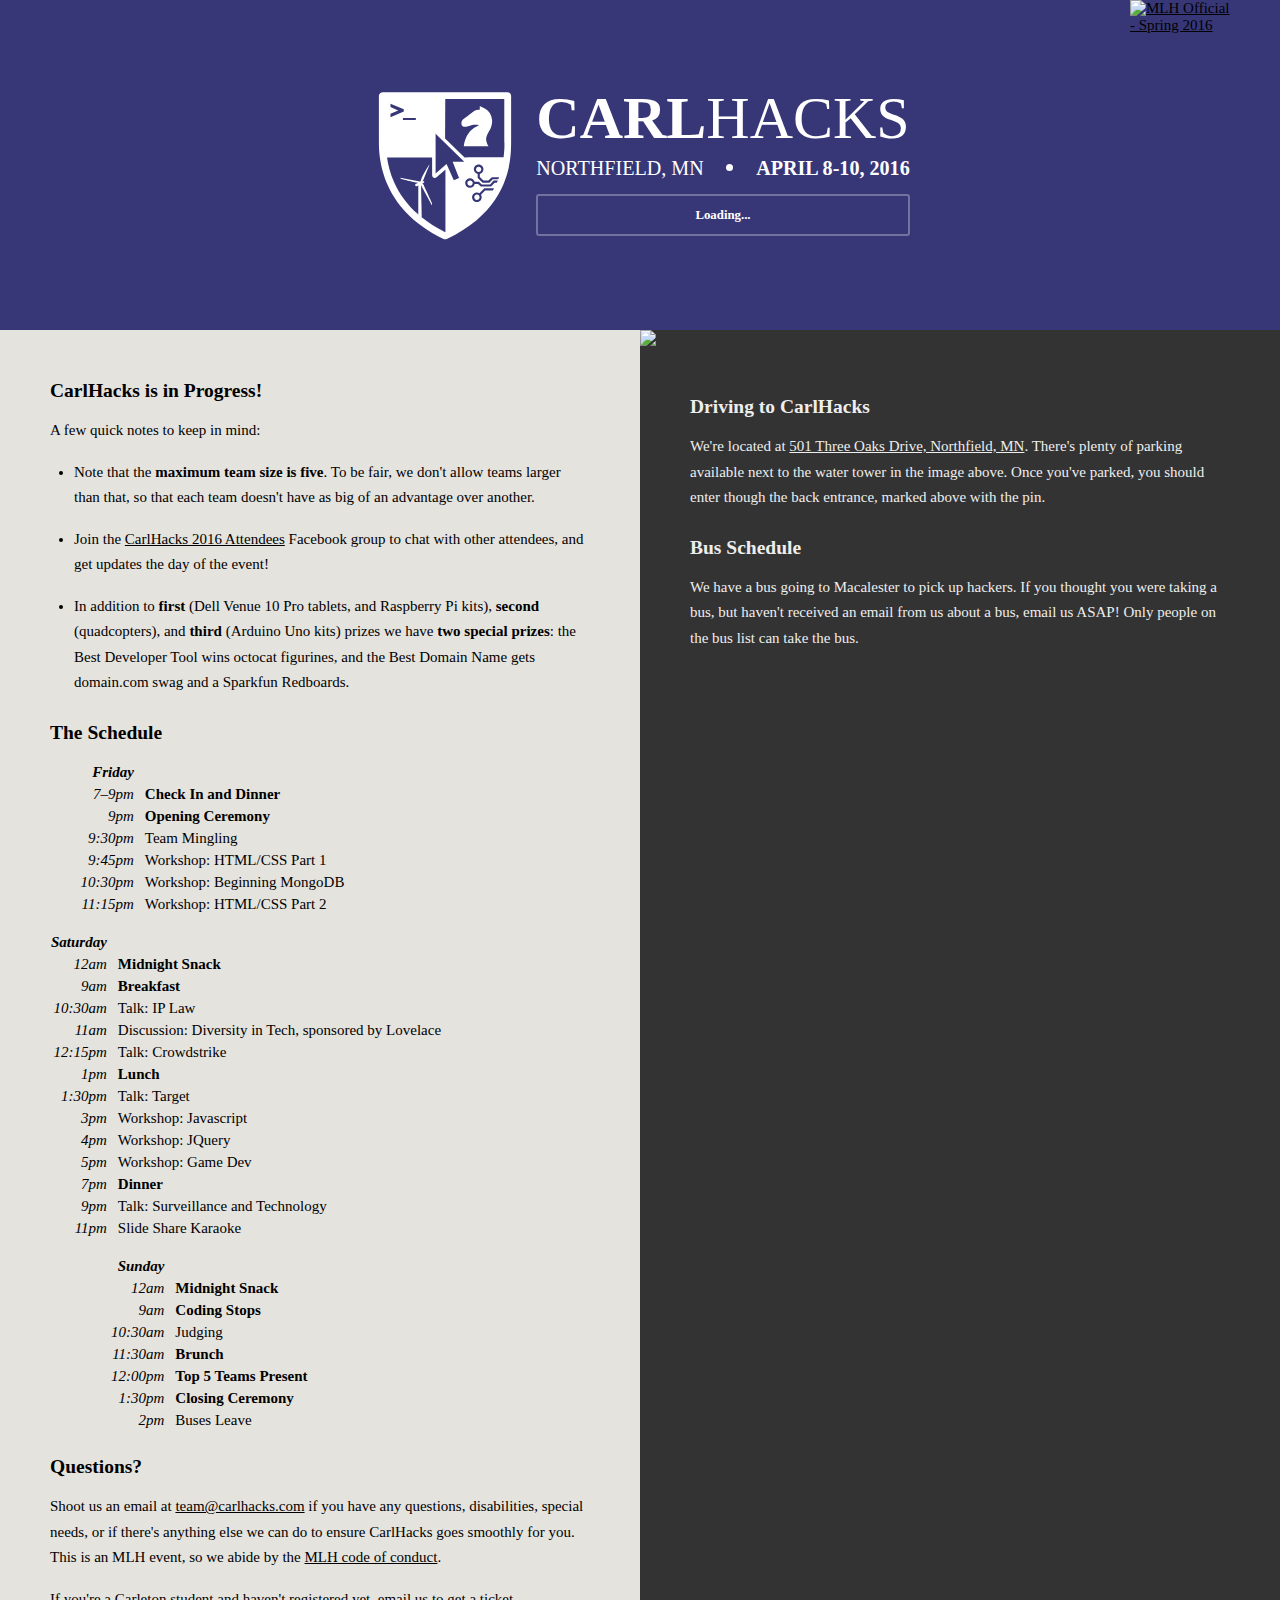
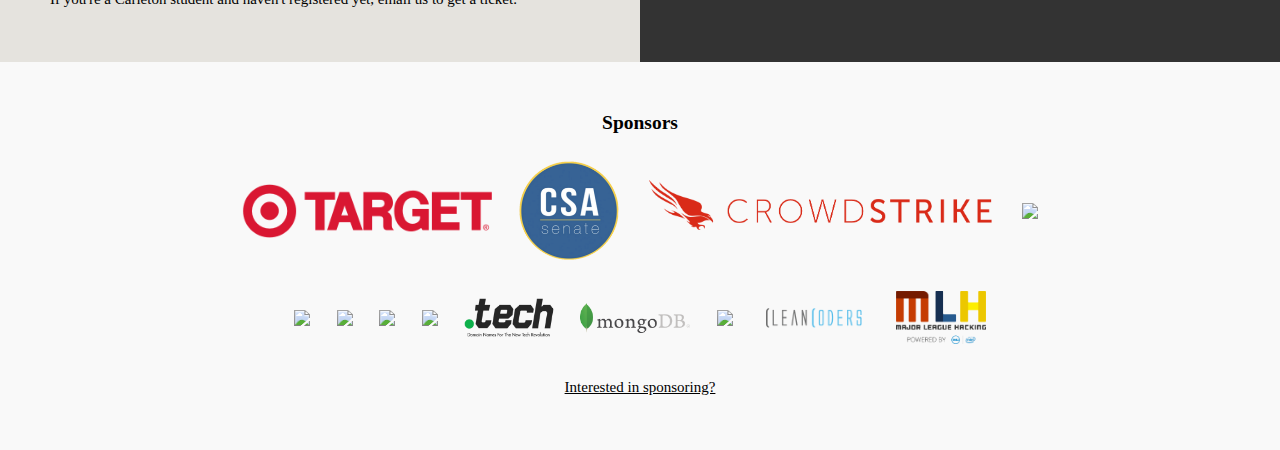
==== index.html @ f01d4847 "publish: Add prize info" ====
<!doctype html>
<html>
  <head>
    <meta content="IE=edge" http-equiv="X-UA-Compatible">
    <meta charset="utf-8">
    <meta content="width=device-width,initial-scale=1.0,minimum-scale=1.0,maximum-scale=1.0,user-scalable=no" name="viewport">
    <link rel="icon" type='image/png' href="/images/favicon-4e60b2a8.png">


    <!-- Use title if it's in the page YAML frontmatter -->
    <title>CarlHacks 2016</title>

    <link rel="stylesheet" type="text/css" href="//cloud.typography.com/7763312/7984752/css/fonts.css" />

    <link href="/stylesheets/site-044a513f.css" rel="stylesheet" />
    <script src="https://code.jquery.com/jquery-2.2.2.min.js" integrity="sha256-36cp2Co+/62rEAAYHLmRCPIych47CvdM+uTBJwSzWjI="   crossorigin="anonymous"></script>
    <script src="/javascripts/all-9e4b1ad2.js"></script>
    <script src='https://js.tito.io/v1' async></script>
  </head>

  <body class="index">
    <a id="mlh-trust-badge" style="position:absolute;top:0;right:50px;max-width:100px;width:10%;min-width: 60px;display:block;z-index:10" href="https://mlh.io/seasons/s2016/events?utm_source=s2016&utm_medium=TrustBadge&utm_campaign=s2016" target="_blank"><img src="https://s3.amazonaws.com/logged-assets/trust-badge/s2016.png" alt="MLH Official - Spring 2016" style="width:100%;" ></a>

<div class="col justify">
	<div class="col vjustify center title">
		<div class="center col gap-5 xl-middle xl-center xl-row xl-gap-3 hero">
			<img class="logo" src="/images/logo-white-b07259d5.svg" />
			<div class="col justify gap-3">
				<h1 class="hero-header">Carl<span class=notbold>Hacks</span></h1>
				<h2 class="row justify middle">
					<span class="notbold">Northfield, MN</span>
					<div class="bullet"></div>
					<span>April 8-10, 2016</span>
				</h2>
				<div class="timer" id="timer">
					Loading...
				</div>
			</div>
		</div>
	</div>
	<div class="bg-vid">
		<video id="bg-vid" class="bg-vid" preload='none' src="/mp4/bg.mp4" poster="/images/video-poster-6fceabb1.png" loop>
		</video>
		<script>
			var checkWidth = function() {
				if (window.innerWidth >= 768) {
					document.getElementById('bg-vid').play();
				}
			}
			window.onresize = checkWidth;
			window.onload = checkWidth;
			setTimeout(checkWidth, 100);
		</script>
	</div>
</div>


<div class="xl-row xl-middle xl-vjustify">
	<div class="fill-1 col top justify shaded">
		<div class="col content gap-4">
			<div class="col justify vjustify gap-3">
				<h3>CarlHacks is in Progress!</h3>
				<p>A few quick notes to keep in mind:</p>
				<ul class="col justify gap-3">
					<li><p>Note that the <strong>maximum team size is five</strong>. To be fair, we don't allow teams larger than that, so that each team doesn't have as big of an advantage over another.</p></li>
					<li><p>Join the <a href="https://www.facebook.com/groups/1722330248013294/">CarlHacks 2016 Attendees</a> Facebook group to chat with other attendees, and get updates the day of the event!</p></li>
					<li><p>In addition to <strong>first</strong> (Dell Venue 10 Pro tablets, and Raspberry Pi kits), <strong>second</strong> (quadcopters), and <strong>third</strong> (Arduino Uno kits) prizes we have <strong>two special prizes</strong>: the Best Developer Tool wins octocat figurines, and the Best Domain Name gets domain.com swag and a Sparkfun Redboards.</p></li>
				</ul>
			</div>
			<div class="col justify gap-3">
				<h3 id="schedule">The Schedule</h3>
				<div class="col justify gap-1">
					<table class="schedule">
						<tr><td class="strong">Friday</td><td></td></tr>
						<tr><td>7–9pm</td><td class="strong">Check In and Dinner</td></tr>
						<tr><td>9pm</td><td class="strong">Opening Ceremony</td></tr>
						<tr><td>9:30pm</td><td>Team Mingling</td></tr>
						<tr><td>9:45pm</td><td>Workshop: HTML/CSS Part 1</td></tr>
						<tr><td>10:30pm</td><td>Workshop: Beginning MongoDB</td></tr>
						<tr><td>11:15pm</td><td>Workshop: HTML/CSS Part 2</td></tr>
					</table>
				</div>
				<div class="col justify gap-1">
					<table class="schedule">
						<tr><td class="strong">Saturday</td><td></td></tr>
						<tr><td>12am</td><td class="strong">Midnight Snack</td></tr>
						<tr><td>9am</td><td class="strong">Breakfast</td></tr>
						<tr><td>10:30am</td><td>Talk: IP Law</td></tr>
						<tr><td>11am</td><td>Discussion: Diversity in Tech, sponsored by Lovelace</td></tr>
						<tr><td>12:15pm</td><td>Talk: Crowdstrike</td></tr>
						<tr><td>1pm</td><td class="strong">Lunch</td></tr>
						<tr><td>1:30pm</td><td>Talk: Target</td></tr>
						<tr><td>3pm</td><td>Workshop: Javascript</td></tr>
						<tr><td>4pm</td><td>Workshop: JQuery</td></tr>
						<tr><td>5pm</td><td>Workshop: Game Dev</td></tr>
						<tr><td>7pm</td><td class="strong">Dinner</td></tr>
						<tr><td>9pm</td><td>Talk: Surveillance and Technology</td></tr>
						<tr><td>11pm</td><td>Slide Share Karaoke</td></tr>
					</table>
				</div>
				<div class="col justify gap-1">
					<table class="schedule">
						<tr><td class="strong">Sunday</td><td></td></tr>
						<tr><td>12am</td><td class="strong">Midnight Snack</td></tr>
						<tr><td>9am</td><td class="strong">Coding Stops</td></tr>
						<tr><td>10:30am</td><td>Judging</td></tr>
						<tr><td>11:30am</td><td class="strong">Brunch</td></tr>
						<tr><td>12:00pm</td><td class="strong">Top 5 Teams Present</td></tr>
						<tr><td>1:30pm</td><td class="strong">Closing Ceremony</td></tr>
						<tr><td>2pm</td><td>Buses Leave</td></tr>
					</table>
				</div>
			</div>
			<div class="col justify vjustify gap-3">
				<h3>Questions?</h3>
				<p>Shoot us an email at <a href="mailto:team@carlhacks.com">team@carlhacks.com</a> if you have any questions, disabilities, special needs, or if there's anything else we can do to ensure CarlHacks goes smoothly for you. This is an MLH event, so we abide by the <a href="/pdf/coc.pdf">MLH code of conduct</a>.</p>
				<p>If you're a Carleton student and haven't registered yet, email us to get a ticket.</p>
			</div>
		</div>
	</div>
	<div class="fill-1 shaded-dark col">
		<img class="full-img" src="/images/rec2-fbb9c038.jpg">
		<div class="col content gap-4">
			<div class="col justify vjustify gap-3">
				<h3>Driving to CarlHacks</h3>
				<p>We're located at <a href="https://www.google.com/maps/place/Recreation+Center/@44.4658458,-93.1509383,17z/data=!4m7!1m4!3m3!1s0x87f653b24725124b:0x6d95c2df8da47350!2s501+Three+Oaks+Dr,+Northfield,+MN+55057!3b1!3m1!1s0x0000000000000000:0x5b430ae20b614ef7?hl=en" class="light-link">501 Three Oaks Drive, Northfield, MN</a>. There's plenty of parking available next to the water tower in the image above. Once you've parked, you should enter though the back entrance, marked above with the pin.</p>
			</div>
			<div class="col justify vjustify gap-3">
				<h3>Bus Schedule</h3>
				<p>We have a bus going to Macalester to pick up hackers. If you thought you were taking a bus, but haven't received an email from us about a bus, email us ASAP! Only people on the bus list can take the bus.</p>
			</div>
		</div>
	</div>
</div>

<div class="col justify content gap-4">
	<h3 class="center">Sponsors</h3>
	<div class="col gap-4 xl-row middle center xl-gap-4">
	    <a href="http://target.com"><img src="/images/sponsors/target-6a2effeb.png" class="sponsor-img" style="max-width: 250px;"></a>
	    <a href="http://apps.carleton.edu/orgs/csa/"><img src="/images/sponsors/csa-997201ca.png" class="sponsor-img" style="max-width: 100px;"></a>
	    <a href="http://www.crowdstrike.com/about-us/"><img src="/images/sponsors/crowdstrike-376f139f.png" class="sponsor-img" style="max-width: 350px;"></a>
	    <a href="http://www.lewisrice.com/"><img src="/images/sponsors/lewis_rice-54843b31.png" class="sponsor-img" style="max-width: 260px;"></a>
    </div>
	<div class="col gap-4 xl-row middle center xl-gap-4">
	    <a href="http://google.com/about"><img src="/images/sponsors/google-83497c83.png"  class="sponsor-img"style="max-width: 110px;"></a>
	    <a href="http://bustoutsolutions.com/"><img src="/images/sponsors/bustout-832b04b2.png"  class="sponsor-img"style="max-width: 110px;"></a>
	    <a href="http://epic.com"><img src="/images/sponsors/epic-de8723e8.png" class="sponsor-img" style="max-width: 90px;"></a>
	    <a href="http://www.peacecoffee.com"><img src="/images/sponsors/pc-57e58b9c.png" class="sponsor-img" style="max-width: 90px;"></a>
	    <a href="http://radix.website/dot-tech/"><img src="/images/sponsors/tech-af19abee.png" class="sponsor-img" style="max-width: 90px;"></a>
	    <a href="https://mongodb.com"><img src="/images/sponsors/mongodb-a2a6fa30.png" class="sponsor-img" style="max-width: 110px;"></a>
	    <a href="https://recurse.com"><img src="/images/sponsors/recurse-a675cc86.png" class="sponsor-img" style="max-width: 40px;"></a>
	    <a href="https://cleancoders.com/landing"><img src="/images/sponsors/cc-1f8acbe9.png"  class="sponsor-img" style="max-width: 110px;"></a>
	    <a href="https://mlh.io"><img src="/images/sponsors/mlh-f5775184.png" class="sponsor-img" style="max-width: 90px;"></a>
	</div>
	<p class="center"><a href="/pdf/sponsorship.pdf">Interested in sponsoring?</a></p>
</div>

    <script>
      (function(i,s,o,g,r,a,m){i['GoogleAnalyticsObject']=r;i[r]=i[r]||function(){
      (i[r].q=i[r].q||[]).push(arguments)},i[r].l=1*new Date();a=s.createElement(o),
      m=s.getElementsByTagName(o)[0];a.async=1;a.src=g;m.parentNode.insertBefore(a,m)
      })(window,document,'script','//www.google-analytics.com/analytics.js','ga');

      ga('create', 'UA-59907509-2', 'auto');
      ga('send', 'pageview');

    </script>
  </body>
</html>
---- stylesheets/site-044a513f.css ----
/*! normalize.css v2.0.1 | MIT License | git.io/normalize */
/* ==========================================================================
   HTML5 display definitions
   ========================================================================== */
/*
 * Corrects `block` display not defined in IE 8/9.
 */
article,
aside,
details,
figcaption,
figure,
footer,
header,
hgroup,
nav,
section,
summary {
  display: block; }

/*
 * Corrects `inline-block` display not defined in IE 8/9.
 */
audio,
canvas,
video {
  display: inline-block; }

/*
 * Prevents modern browsers from displaying `audio` without controls.
 * Remove excess height in iOS 5 devices.
 */
audio:not([controls]) {
  display: none;
  height: 0; }

/*
 * Addresses styling for `hidden` attribute not present in IE 8/9.
 */
[hidden] {
  display: none; }

/* ==========================================================================
   Base
   ========================================================================== */
/*
 * 1. Sets default font family to sans-serif.
 * 2. Prevents iOS text size adjust after orientation change, without disabling
 *    user zoom.
 */
html {
  font-family: sans-serif;
  /* 1 */
  -webkit-text-size-adjust: 100%;
  /* 2 */
  -ms-text-size-adjust: 100%;
  /* 2 */ }

/*
 * Removes default margin.
 */
body {
  margin: 0; }

/* ==========================================================================
   Links
   ========================================================================== */
/*
 * Addresses `outline` inconsistency between Chrome and other browsers.
 */
a:focus {
  outline: thin dotted; }

/*
 * Improves readability when focused and also mouse hovered in all browsers.
 */
a:active,
a:hover {
  outline: 0; }

/* ==========================================================================
   Typography
   ========================================================================== */
/*
 * Addresses `h1` font sizes within `section` and `article` in Firefox 4+,
 * Safari 5, and Chrome.
 */
h1 {
  font-size: 2em; }

/*
 * Addresses styling not present in IE 8/9, Safari 5, and Chrome.
 */
abbr[title] {
  border-bottom: 1px dotted; }

/*
 * Addresses style set to `bolder` in Firefox 4+, Safari 5, and Chrome.
 */
b,
strong {
  font-weight: bold; }

/*
 * Addresses styling not present in Safari 5 and Chrome.
 */
dfn {
  font-style: italic; }

/*
 * Addresses styling not present in IE 8/9.
 */
mark {
  background: #ff0;
  color: #000; }

/*
 * Corrects font family set oddly in Safari 5 and Chrome.
 */
code,
kbd,
pre,
samp {
  font-family: monospace, serif;
  font-size: 1em; }

/*
 * Improves readability of pre-formatted text in all browsers.
 */
pre {
  white-space: pre;
  white-space: pre-wrap;
  word-wrap: break-word; }

/*
 * Sets consistent quote types.
 */
q {
  quotes: "\201C" "\201D" "\2018" "\2019"; }

/*
 * Addresses inconsistent and variable font size in all browsers.
 */
small {
  font-size: 80%; }

/*
 * Prevents `sub` and `sup` affecting `line-height` in all browsers.
 */
sub,
sup {
  font-size: 75%;
  line-height: 0;
  position: relative;
  vertical-align: baseline; }

sup {
  top: -0.5em; }

sub {
  bottom: -0.25em; }

/* ==========================================================================
   Embedded content
   ========================================================================== */
/*
 * Removes border when inside `a` element in IE 8/9.
 */
img {
  border: 0; }

/*
 * Corrects overflow displayed oddly in IE 9.
 */
svg:not(:root) {
  overflow: hidden; }

/* ==========================================================================
   Figures
   ========================================================================== */
/*
 * Addresses margin not present in IE 8/9 and Safari 5.
 */
figure {
  margin: 0; }

/* ==========================================================================
   Forms
   ========================================================================== */
/*
 * Define consistent border, margin, and padding.
 */
fieldset {
  border: 1px solid #c0c0c0;
  margin: 0 2px;
  padding: 0.35em 0.625em 0.75em; }

/*
 * 1. Corrects color not being inherited in IE 8/9.
 * 2. Remove padding so people aren't caught out if they zero out fieldsets.
 */
legend {
  border: 0;
  /* 1 */
  padding: 0;
  /* 2 */ }

/*
 * 1. Corrects font family not being inherited in all browsers.
 * 2. Corrects font size not being inherited in all browsers.
 * 3. Addresses margins set differently in Firefox 4+, Safari 5, and Chrome
 */
button,
input,
select,
textarea {
  font-family: inherit;
  /* 1 */
  font-size: 100%;
  /* 2 */
  margin: 0;
  /* 3 */ }

/*
 * Addresses Firefox 4+ setting `line-height` on `input` using `!important` in
 * the UA stylesheet.
 */
button,
input {
  line-height: normal; }

/*
 * 1. Avoid the WebKit bug in Android 4.0.* where (2) destroys native `audio`
 *    and `video` controls.
 * 2. Corrects inability to style clickable `input` types in iOS.
 * 3. Improves usability and consistency of cursor style between image-type
 *    `input` and others.
 */
button,
html input[type="button"],
input[type="reset"],
input[type="submit"] {
  -webkit-appearance: button;
  /* 2 */
  cursor: pointer;
  /* 3 */ }

/*
 * Re-set default cursor for disabled elements.
 */
button[disabled],
input[disabled] {
  cursor: default; }

/*
 * 1. Addresses box sizing set to `content-box` in IE 8/9.
 * 2. Removes excess padding in IE 8/9.
 */
input[type="checkbox"],
input[type="radio"] {
  box-sizing: border-box;
  /* 1 */
  padding: 0;
  /* 2 */ }

/*
 * 1. Addresses `appearance` set to `searchfield` in Safari 5 and Chrome.
 * 2. Addresses `box-sizing` set to `border-box` in Safari 5 and Chrome
 *    (include `-moz` to future-proof).
 */
input[type="search"] {
  -webkit-appearance: textfield;
  /* 1 */
  /* 2 */
  box-sizing: content-box; }

/*
 * Removes inner padding and search cancel button in Safari 5 and Chrome
 * on OS X.
 */
input[type="search"]::-webkit-search-cancel-button,
input[type="search"]::-webkit-search-decoration {
  -webkit-appearance: none; }

/*
 * Removes inner padding and border in Firefox 4+.
 */
button::-moz-focus-inner,
input::-moz-focus-inner {
  border: 0;
  padding: 0; }

/*
 * 1. Removes default vertical scrollbar in IE 8/9.
 * 2. Improves readability and alignment in all browsers.
 */
textarea {
  overflow: auto;
  /* 1 */
  vertical-align: top;
  /* 2 */ }

/* ==========================================================================
   Tables
   ========================================================================== */
/*
 * Remove most spacing between table cells.
 */
table {
  border-collapse: collapse;
  border-spacing: 0; }

.col,
.row,
.top,
.left,
.bottom,
.right,
.center,
.middle,
.justify,
.vjustify {
  display: -webkit-box;
  display: -webkit-flex;
  display: -ms-flexbox;
  display: flex;
  -webkit-box-orient: vertical;
  -webkit-box-direction: normal;
  -webkit-flex-direction: column;
      -ms-flex-direction: column;
          flex-direction: column;
  -webkit-box-pack: start;
  -webkit-justify-content: flex-start;
      -ms-flex-pack: start;
          justify-content: flex-start;
  -webkit-box-align: start;
  -webkit-align-items: flex-start;
      -ms-flex-align: start;
          align-items: flex-start;
  position: relative;
  min-width: 0;
  min-height: 0; }
  .col > *,
  .row > *,
  .top > *,
  .left > *,
  .bottom > *,
  .right > *,
  .center > *,
  .middle > *,
  .justify > *,
  .vjustify > * {
    min-width: 0;
    min-height: 0; }

.col.col > * {
  margin-left: 0; }

.row.row > * {
  margin-top: 0; }

.col {
  -webkit-box-orient: vertical;
  -webkit-box-direction: normal;
  -webkit-flex-direction: column;
      -ms-flex-direction: column;
          flex-direction: column; }

.row {
  -webkit-box-orient: horizontal;
  -webkit-box-direction: normal;
  -webkit-flex-direction: row;
      -ms-flex-direction: row;
          flex-direction: row; }

.top:not(.row),
.row.left {
  -webkit-box-pack: start;
  -webkit-justify-content: flex-start;
      -ms-flex-pack: start;
          justify-content: flex-start; }

.bottom:not(.row),
.row.right {
  -webkit-box-pack: end;
  -webkit-justify-content: flex-end;
      -ms-flex-pack: end;
          justify-content: flex-end; }

.middle:not(.row),
.row.center {
  -webkit-box-pack: center;
  -webkit-justify-content: center;
      -ms-flex-pack: center;
          justify-content: center; }

.vjustify:not(.row),
.row.justify {
  -webkit-box-pack: justify;
  -webkit-justify-content: space-between;
      -ms-flex-pack: justify;
          justify-content: space-between; }

.left:not(.row),
.row.top {
  -webkit-box-align: start;
  -webkit-align-items: flex-start;
      -ms-flex-align: start;
              -ms-grid-row-align: flex-start;
          align-items: flex-start; }

.right:not(.row),
.row.bottom {
  -webkit-box-align: end;
  -webkit-align-items: flex-end;
      -ms-flex-align: end;
              -ms-grid-row-align: flex-end;
          align-items: flex-end; }

.center:not(.row),
.row.middle {
  -webkit-box-align: center;
  -webkit-align-items: center;
      -ms-flex-align: center;
              -ms-grid-row-align: center;
          align-items: center; }

.justify:not(.row),
.row.vjustify {
  -webkit-box-align: stretch;
  -webkit-align-items: stretch;
      -ms-flex-align: stretch;
              -ms-grid-row-align: stretch;
          align-items: stretch; }

.col.gap-1 > * {
  margin-top: 0.4rem; }

.row.gap-1 > * {
  margin-left: 0.4rem; }

.col.gap-2 > * {
  margin-top: 0.66rem; }

.row.gap-2 > * {
  margin-left: 0.66rem; }

.col.gap-3 > * {
  margin-top: 1rem; }

.row.gap-3 > * {
  margin-left: 1rem; }

.col.gap-4 > * {
  margin-top: 1.65rem; }

.row.gap-4 > * {
  margin-left: 1.65rem; }

.col.gap-5 > * {
  margin-top: 2.72rem; }

.row.gap-5 > * {
  margin-left: 2.72rem; }

.row > *:first-child, .col > *:first-child {
  margin-top: 0;
  margin-left: 0; }

.fill-1, .fill {
  -webkit-box-flex: 1;
  -webkit-flex: 1 0 0;
      -ms-flex: 1 0 0;
          flex: 1 0 0; }

.fill-2 {
  -webkit-box-flex: 2;
  -webkit-flex: 2 0 0;
      -ms-flex: 2 0 0;
          flex: 2 0 0; }

.fill-3 {
  -webkit-box-flex: 3;
  -webkit-flex: 3 0 0;
      -ms-flex: 3 0 0;
          flex: 3 0 0; }

.fill-4 {
  -webkit-box-flex: 4;
  -webkit-flex: 4 0 0;
      -ms-flex: 4 0 0;
          flex: 4 0 0; }

.fill-5 {
  -webkit-box-flex: 5;
  -webkit-flex: 5 0 0;
      -ms-flex: 5 0 0;
          flex: 5 0 0; }

.fill-6 {
  -webkit-box-flex: 6;
  -webkit-flex: 6 0 0;
      -ms-flex: 6 0 0;
          flex: 6 0 0; }

.pop-top, .pop-bottom {
  position: absolute;
  left: 50%;
  -webkit-transform: translate(-50%, 0);
          transform: translate(-50%, 0); }

.pop-bottom {
  top: 100%; }

.pop-top {
  bottom: 100%; }

.pop-left, .pop-right {
  position: absolute;
  top: 50%;
  -webkit-transform: translate(0, -50%);
          transform: translate(0, -50%); }

.pop-left {
  right: 100%; }

.pop-right {
  left: 100%; }

.page {
  min-height: 100vh; }

.cover {
  position: absolute;
  top: 0;
  bottom: 0;
  left: 0;
  right: 0; }

@media only screen and (min-width: 768px) {
  .xl-col,
  .xl-row,
  .xl-top,
  .xl-left,
  .xl-bottom,
  .xl-right,
  .xl-center,
  .xl-middle,
  .xl-justify,
  .xl-vjustify {
    display: -webkit-box;
    display: -webkit-flex;
    display: -ms-flexbox;
    display: flex;
    -webkit-box-orient: vertical;
    -webkit-box-direction: normal;
    -webkit-flex-direction: column;
        -ms-flex-direction: column;
            flex-direction: column;
    -webkit-box-pack: start;
    -webkit-justify-content: flex-start;
        -ms-flex-pack: start;
            justify-content: flex-start;
    -webkit-box-align: start;
    -webkit-align-items: flex-start;
        -ms-flex-align: start;
            align-items: flex-start;
    position: relative;
    min-width: 0;
    min-height: 0; }
    .xl-col > *,
    .xl-row > *,
    .xl-top > *,
    .xl-left > *,
    .xl-bottom > *,
    .xl-right > *,
    .xl-center > *,
    .xl-middle > *,
    .xl-justify > *,
    .xl-vjustify > * {
      min-width: 0;
      min-height: 0; }

  .xl-col.xl-col > * {
    margin-left: 0; }

  .xl-row.xl-row > * {
    margin-top: 0; }

  .xl-col {
    -webkit-box-orient: vertical;
    -webkit-box-direction: normal;
    -webkit-flex-direction: column;
        -ms-flex-direction: column;
            flex-direction: column; }

  .xl-row {
    -webkit-box-orient: horizontal;
    -webkit-box-direction: normal;
    -webkit-flex-direction: row;
        -ms-flex-direction: row;
            flex-direction: row; }

  .xl-top:not(.xl-row),
  .xl-row.xl-left {
    -webkit-box-pack: start;
    -webkit-justify-content: flex-start;
        -ms-flex-pack: start;
            justify-content: flex-start; }

  .xl-bottom:not(.xl-row),
  .xl-row.xl-right {
    -webkit-box-pack: end;
    -webkit-justify-content: flex-end;
        -ms-flex-pack: end;
            justify-content: flex-end; }

  .xl-middle:not(.xl-row),
  .xl-row.xl-center {
    -webkit-box-pack: center;
    -webkit-justify-content: center;
        -ms-flex-pack: center;
            justify-content: center; }

  .xl-vjustify:not(.xl-row),
  .xl-row.xl-justify {
    -webkit-box-pack: justify;
    -webkit-justify-content: space-between;
        -ms-flex-pack: justify;
            justify-content: space-between; }

  .xl-left:not(.xl-row),
  .xl-row.xl-top {
    -webkit-box-align: start;
    -webkit-align-items: flex-start;
        -ms-flex-align: start;
                -ms-grid-row-align: flex-start;
            align-items: flex-start; }

  .xl-right:not(.xl-row),
  .xl-row.xl-bottom {
    -webkit-box-align: end;
    -webkit-align-items: flex-end;
        -ms-flex-align: end;
                -ms-grid-row-align: flex-end;
            align-items: flex-end; }

  .xl-center:not(.xl-row),
  .xl-row.xl-middle {
    -webkit-box-align: center;
    -webkit-align-items: center;
        -ms-flex-align: center;
                -ms-grid-row-align: center;
            align-items: center; }

  .xl-justify:not(.xl-row),
  .xl-row.xl-vjustify {
    -webkit-box-align: stretch;
    -webkit-align-items: stretch;
        -ms-flex-align: stretch;
                -ms-grid-row-align: stretch;
            align-items: stretch; }

  .xl-col.xl-gap-1 > * {
    margin-top: 0.4rem; }

  .xl-row.xl-gap-1 > * {
    margin-left: 0.4rem; }

  .xl-col.xl-gap-2 > * {
    margin-top: 0.66rem; }

  .xl-row.xl-gap-2 > * {
    margin-left: 0.66rem; }

  .xl-col.xl-gap-3 > * {
    margin-top: 1rem; }

  .xl-row.xl-gap-3 > * {
    margin-left: 1rem; }

  .xl-col.xl-gap-4 > * {
    margin-top: 1.65rem; }

  .xl-row.xl-gap-4 > * {
    margin-left: 1.65rem; }

  .xl-col.xl-gap-5 > * {
    margin-top: 2.72rem; }

  .xl-row.xl-gap-5 > * {
    margin-left: 2.72rem; }

  .xl-row > *:first-child, .xl-col > *:first-child {
    margin-top: 0;
    margin-left: 0; }

  .xl-fill-1, .xl-fill {
    -webkit-box-flex: 1;
    -webkit-flex: 1 0 0;
        -ms-flex: 1 0 0;
            flex: 1 0 0; }

  .xl-fill-2 {
    -webkit-box-flex: 2;
    -webkit-flex: 2 0 0;
        -ms-flex: 2 0 0;
            flex: 2 0 0; }

  .xl-fill-3 {
    -webkit-box-flex: 3;
    -webkit-flex: 3 0 0;
        -ms-flex: 3 0 0;
            flex: 3 0 0; }

  .xl-fill-4 {
    -webkit-box-flex: 4;
    -webkit-flex: 4 0 0;
        -ms-flex: 4 0 0;
            flex: 4 0 0; }

  .xl-fill-5 {
    -webkit-box-flex: 5;
    -webkit-flex: 5 0 0;
        -ms-flex: 5 0 0;
            flex: 5 0 0; }

  .xl-fill-6 {
    -webkit-box-flex: 6;
    -webkit-flex: 6 0 0;
        -ms-flex: 6 0 0;
            flex: 6 0 0; }

  .xl-pop-top, .xl-pop-bottom {
    position: absolute;
    left: 50%;
    -webkit-transform: translate(-50%, 0);
            transform: translate(-50%, 0); }

  .xl-pop-bottom {
    top: 100%; }

  .xl-pop-top {
    bottom: 100%; }

  .xl-pop-left, .xl-pop-right {
    position: absolute;
    top: 50%;
    -webkit-transform: translate(0, -50%);
            transform: translate(0, -50%); }

  .xl-pop-left {
    right: 100%; }

  .xl-pop-right {
    left: 100%; }

  .xl-page {
    min-height: 100vh; }

  .xl-cover {
    position: absolute;
    top: 0;
    bottom: 0;
    left: 0;
    right: 0; } }
body {
  font-family: "Whitney SSm A", "Whitney SSm B";
  font-style: normal;
  font-weight: 400;
  font-size: 15px;
  background-color: #f9f9f9; }

a {
  color: inherit; }

.title {
  background-color: rgba(61, 61, 133, 0.9);
  background-image: url("/images/BG-f2158049.jpg");
  background-size: cover;
  background-position: center center;
  color: white;
  font-size: 2em; }
  @media only screen and (min-width: 768px) {
    .title {
      background-image: none; } }

.notbold {
  font-weight: 400; }

.smaller {
  font-size: .85em; }

.logo {
  height: 150px; }

.navbar {
  padding: 10px; }

.navsec {
  padding-right: 20px; }

.secheader {
  padding-bottom: 30px;
  text-align: center; }

.general {
  background-color: #fcfcfc;
  color: #3D3D85; }

.content {
  text-decoration: none;
  padding: 20px; }
  @media only screen and (min-width: 768px) {
    .content {
      padding: 50px; } }

.avatar {
  width: 70px;
  height: 70px;
  border-radius: 50%; }
  @media only screen and (min-width: 768px) {
    .avatar {
      width: 100px;
      height: 100px; } }

.quote {
  font-size: 0.9em;
  color: #888; }
  @media only screen and (min-width: 768px) {
    .quote {
      font-size: 1.2em; } }

.shaded {
  background-color: #E5E3DE; }

.shaded-dark {
  background-color: #333;
  color: #eee; }

.wborder {
  border: 1px solid white; }

.testImg {
  max-width: 90%;
  padding: 20px; }

.schedule td {
  padding-top: 4px;
  padding-right: 10px; }
.schedule td:first-child {
  font-style: italic;
  text-align: right; }
.schedule td.strong {
  font-weight: 600; }

h1, h2, h3, h4, p, ul {
  margin: 0px; }

h1.hero-header {
  line-height: 0.8;
  font-weight: 700; }

h1, h2, h3, strong {
  font-weight: 600; }

h2 {
  font-size: .67em;
  line-height: 1; }

h3 {
  font-size: 1.3em; }

h4 {
  font-weight: 400;
  font-size: .9em;
  font-style: italic; }

ul {
  padding-left: 1.6em; }

p {
  font-weight: 400;
  line-height: 1.7; }

.timer, .timer-large {
  width: 100%;
  box-sizing: border-box;
  text-align: center;
  padding: 0.9em 1em;
  border-radius: 3px;
  text-transform: none;
  font-weight: 600;
  font-size: 0.8rem;
  border: 2px solid rgba(255, 255, 255, 0.3);
  display: none; }
  @media only screen and (min-width: 768px) {
    .timer, .timer-large {
      display: block; } }

.timer-large {
  font-size: 1.3rem;
  text-transform: none;
  width: auto; }

.button > button, .button-light > button {
  width: 100%;
  display: block;
  background-color: transparent;
  text-decoration: none;
  padding: 0.6em 1em;
  border-radius: 3px;
  font-weight: 600;
  font-size: 1rem;
  -webkit-transition: all 100ms linear;
  transition: all 100ms linear; }
  .button > button:hover, .button-light > button:hover {
    -webkit-transform: scale(1.05);
            transform: scale(1.05); }
  .button > button:focus, .button-light > button:focus {
    outline: none; }
  .button > button:active, .button-light > button:active {
    -webkit-transform: scale(1);
            transform: scale(1);
    box-shadow: none; }

.button > button {
  color: white;
  border: 2px solid white; }
  .button > button:hover {
    background-color: white;
    color: #3D3D85; }
  .button > button:focus {
    box-shadow: 0px 0px 4px white; }

.button-disabled {
  pointer-events: none;
  opacity: 0.5; }

.button-light > button {
  color: #3D3D85;
  border: 2px solid #3D3D85; }
  .button-light > button:hover {
    background-color: #3D3D85;
    color: white; }
  .button-light > button:focus {
    box-shadow: 0px 0px 4px #3D3D85; }

.hero {
  text-transform: uppercase;
  font-size: 0.8em;
  padding: 3em 0; }
  @media only screen and (min-width: 768px) {
    .hero {
      font-size: 1em; } }

.bullet {
  width: 7px;
  height: 7px;
  background-color: #fff;
  border-radius: 50%; }

.full-img {
  width: 100%; }

.bg-vid {
  position: absolute;
  top: 0;
  left: 0;
  right: 0;
  bottom: 0;
  z-index: -1;
  overflow: hidden; }
  .bg-vid > video {
    min-width: 100%;
    min-height: 100%; }

@-webkit-keyframes move_eye {
  from {
    -webkit-transform: translateY(-7px);
            transform: translateY(-7px); }
  to {
    -webkit-transform: translateY(0px);
            transform: translateY(0px); } }

@keyframes move_eye {
  from {
    -webkit-transform: translateY(-7px);
            transform: translateY(-7px); }
  to {
    -webkit-transform: translateY(0px);
            transform: translateY(0px); } }
.see-more {
  padding: 30px 0;
  text-align: center;
  font-size: 0.8rem;
  text-transform: uppercase;
  font-weight: 600;
  -webkit-animation: 900ms cubic-bezier(0.445, 0.05, 0.55, 0.95) 0s infinite alternate move_eye;
          animation: 900ms cubic-bezier(0.445, 0.05, 0.55, 0.95) 0s infinite alternate move_eye;
  position: relative; }
  .see-more:after {
    content: '';
    position: absolute;
    bottom: 12px;
    left: 50%;
    margin-left: -5px;
    width: 0;
    height: 0;
    border: 5px solid transparent;
    border-top-color: #fff; }

.see-more-top-padding {
  height: 60px; }

.sponsor-img {
  width: 100%;
  max-height: auto; }
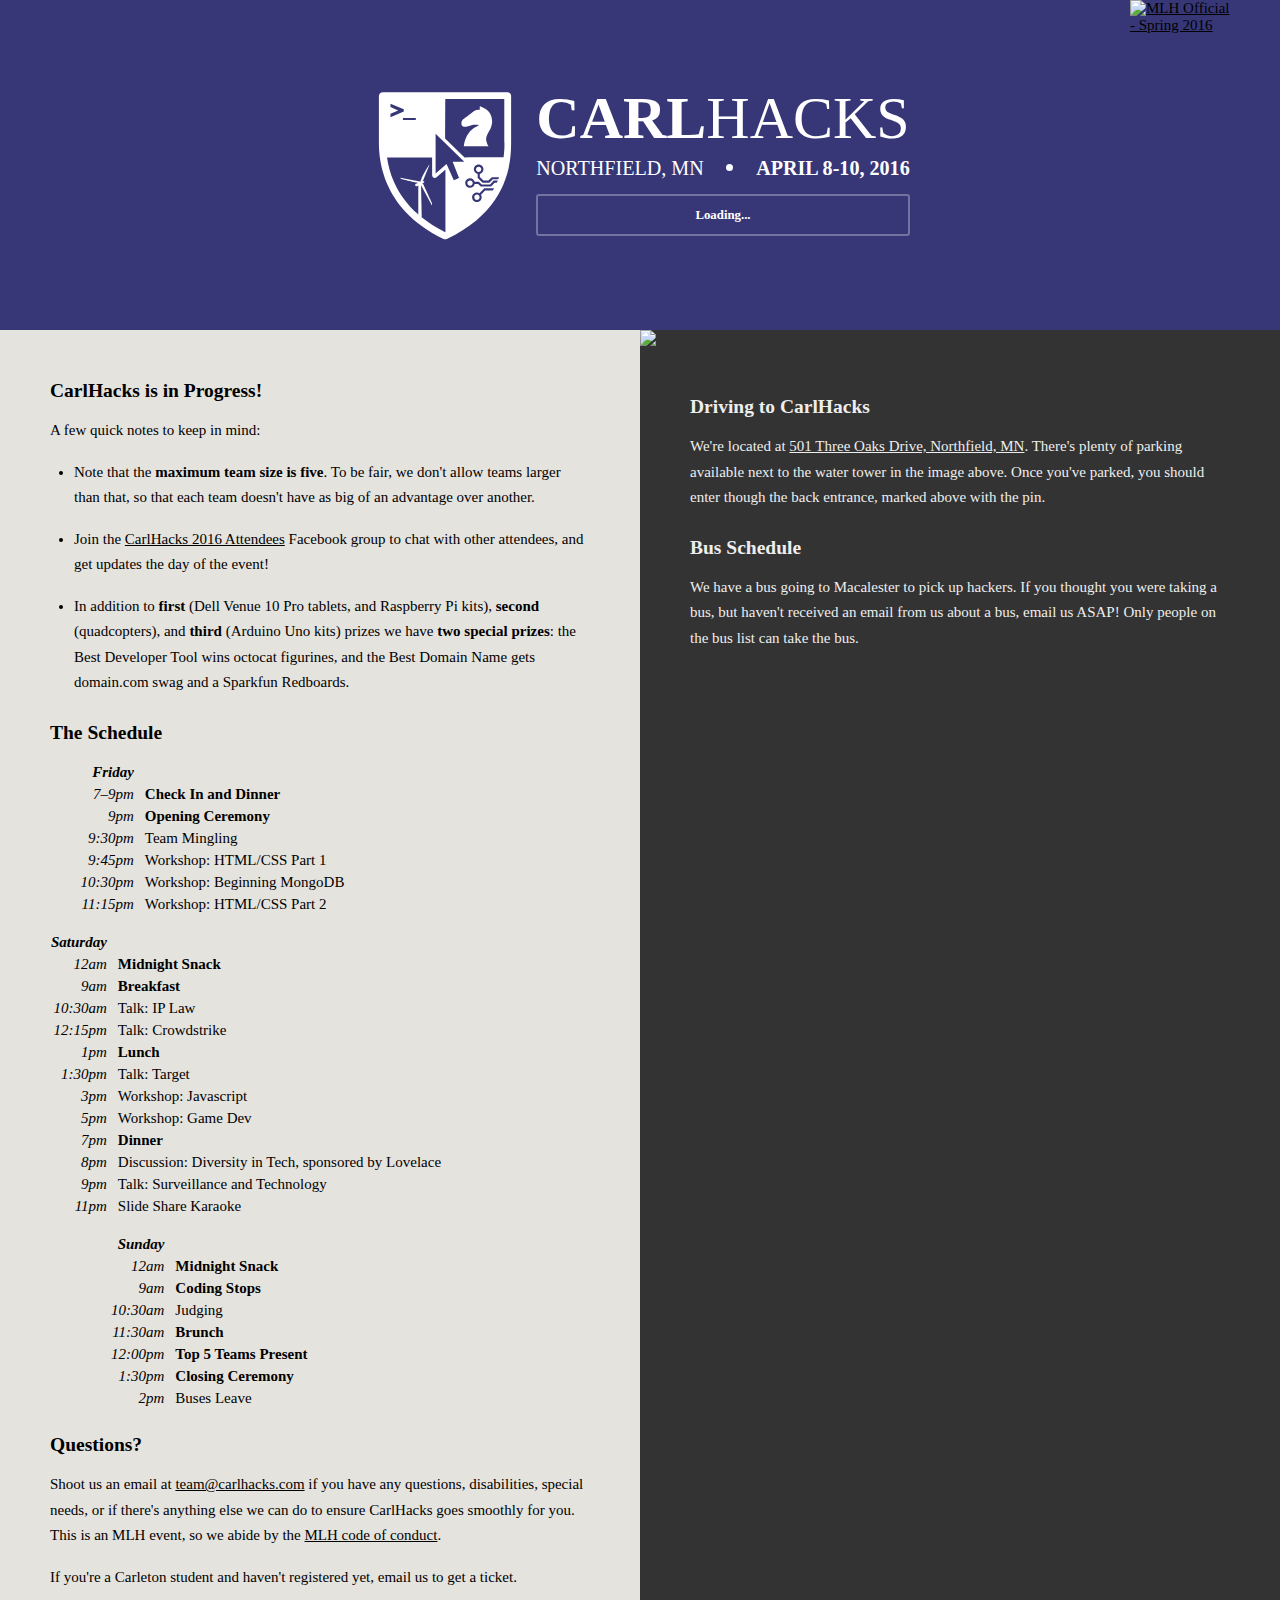
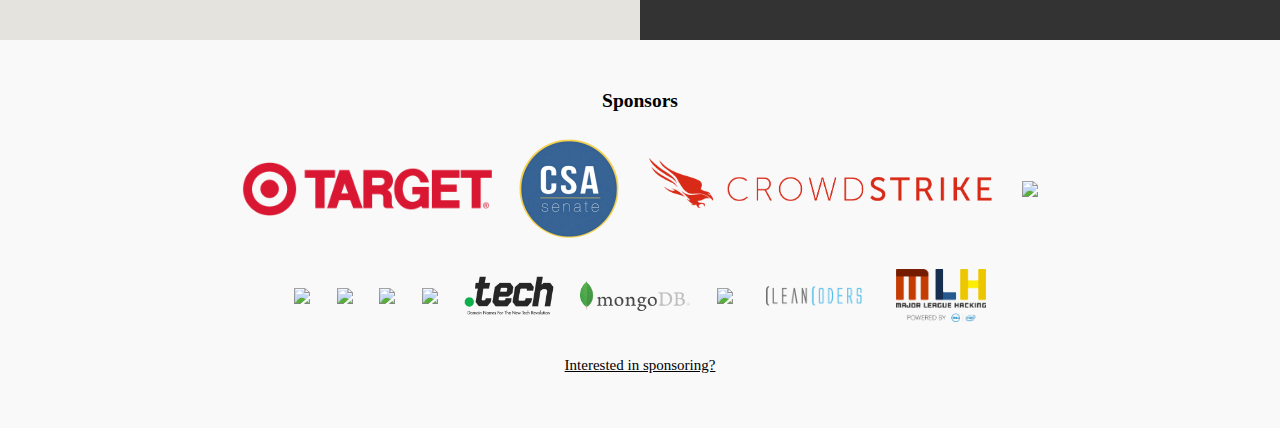
==== commit 9e12dd48: "publish: Remove jquery workshop" ====
--- a/index.html
+++ b/index.html
@@ -86,14 +86,13 @@
 						<tr><td>12am</td><td class="strong">Midnight Snack</td></tr>
 						<tr><td>9am</td><td class="strong">Breakfast</td></tr>
 						<tr><td>10:30am</td><td>Talk: IP Law</td></tr>
-						<tr><td>11am</td><td>Discussion: Diversity in Tech, sponsored by Lovelace</td></tr>
 						<tr><td>12:15pm</td><td>Talk: Crowdstrike</td></tr>
 						<tr><td>1pm</td><td class="strong">Lunch</td></tr>
 						<tr><td>1:30pm</td><td>Talk: Target</td></tr>
 						<tr><td>3pm</td><td>Workshop: Javascript</td></tr>
-						<tr><td>4pm</td><td>Workshop: JQuery</td></tr>
 						<tr><td>5pm</td><td>Workshop: Game Dev</td></tr>
 						<tr><td>7pm</td><td class="strong">Dinner</td></tr>
+						<tr><td>8pm</td><td>Discussion: Diversity in Tech, sponsored by Lovelace</td></tr>
 						<tr><td>9pm</td><td>Talk: Surveillance and Technology</td></tr>
 						<tr><td>11pm</td><td>Slide Share Karaoke</td></tr>
 					</table>
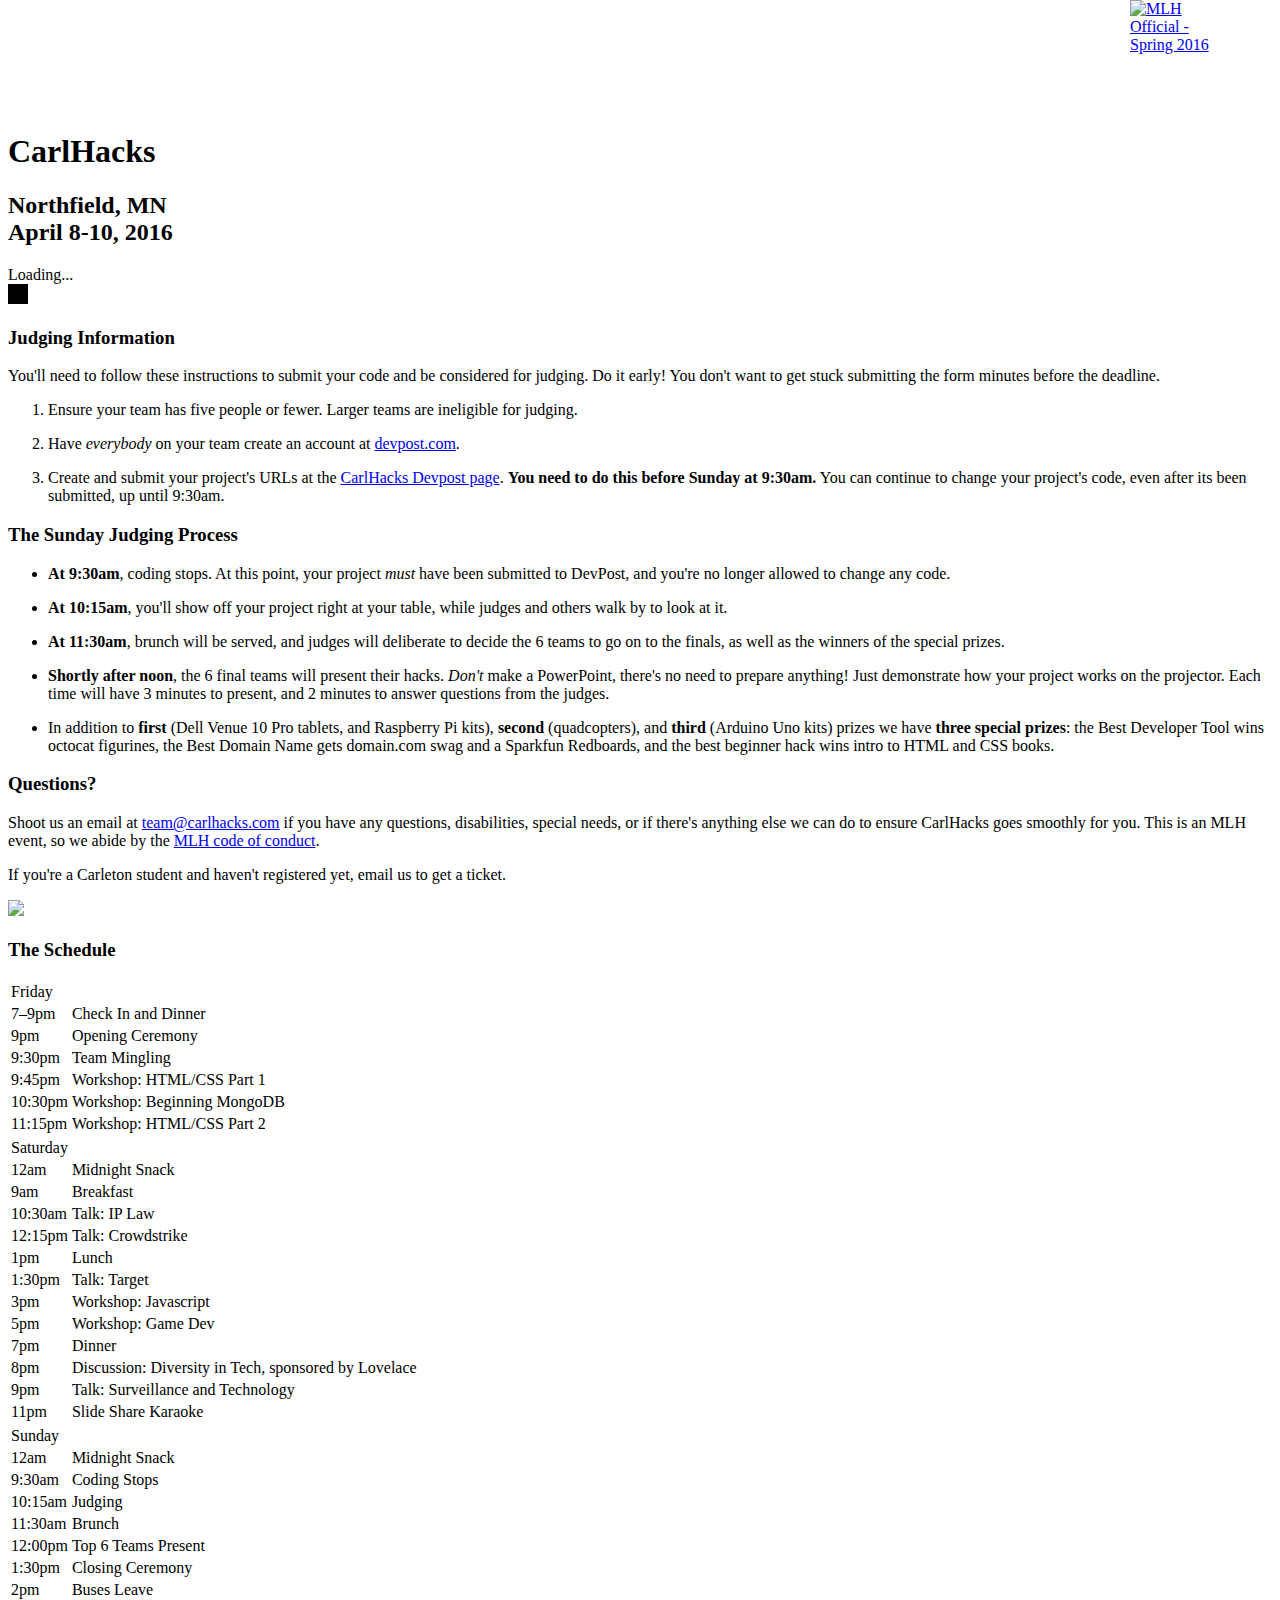
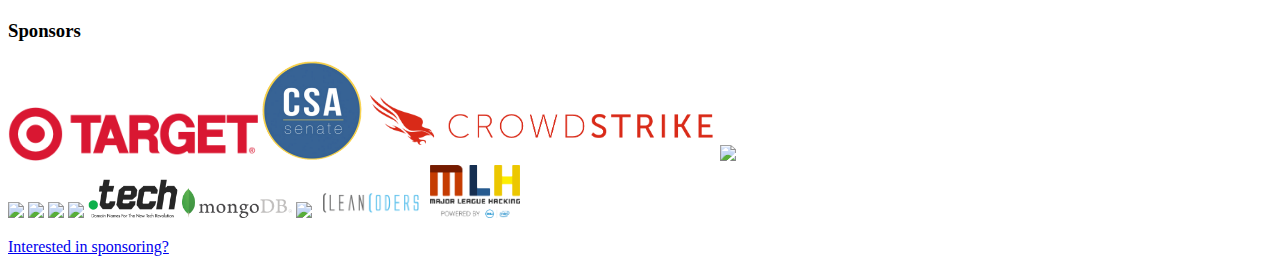
==== commit 02fa1fd3: "publish: small update" ====
--- a/index.html
+++ b/index.html
@@ -12,9 +12,9 @@
 
     <link rel="stylesheet" type="text/css" href="//cloud.typography.com/7763312/7984752/css/fonts.css" />
 
-    <link href="/stylesheets/site-044a513f.css" rel="stylesheet" />
+    <link href="/stylesheets/site-8a6f11f8.css" rel="stylesheet" />
     <script src="https://code.jquery.com/jquery-2.2.2.min.js" integrity="sha256-36cp2Co+/62rEAAYHLmRCPIych47CvdM+uTBJwSzWjI="   crossorigin="anonymous"></script>
-    <script src="/javascripts/all-9e4b1ad2.js"></script>
+    <script src="/javascripts/all-979a048f.js"></script>
     <script src='https://js.tito.io/v1' async></script>
   </head>
 
@@ -59,14 +59,34 @@
 	<div class="fill-1 col top justify shaded">
 		<div class="col content gap-4">
 			<div class="col justify vjustify gap-3">
-				<h3>CarlHacks is in Progress!</h3>
-				<p>A few quick notes to keep in mind:</p>
-				<ul class="col justify gap-3">
-					<li><p>Note that the <strong>maximum team size is five</strong>. To be fair, we don't allow teams larger than that, so that each team doesn't have as big of an advantage over another.</p></li>
-					<li><p>Join the <a href="https://www.facebook.com/groups/1722330248013294/">CarlHacks 2016 Attendees</a> Facebook group to chat with other attendees, and get updates the day of the event!</p></li>
-					<li><p>In addition to <strong>first</strong> (Dell Venue 10 Pro tablets, and Raspberry Pi kits), <strong>second</strong> (quadcopters), and <strong>third</strong> (Arduino Uno kits) prizes we have <strong>two special prizes</strong>: the Best Developer Tool wins octocat figurines, and the Best Domain Name gets domain.com swag and a Sparkfun Redboards.</p></li>
+				<h3>Judging Information</h3>
+				<p>You'll need to follow these instructions to submit your code and be considered for judging. Do it early! You don't want to get stuck submitting the form minutes before the deadline.</p>
+				<ol class="col justify gap-3">
+					<li><p>Ensure your team has five people or fewer. Larger teams are ineligible for judging.</p></li>
+					<li><p>Have <em>everybody</em> on your team create an account at <a href="http://devpost.com/">devpost.com</a>.</p></li>
+					<li><p>Create and submit your project's URLs at the <a href="http://carlhacks2016.devpost.com/">CarlHacks Devpost page</a>. <strong>You need to do this before Sunday at 9:30am.</strong> You can continue to change your project's code, even after its been submitted, up until 9:30am.</p></li>
+				</ol>
+			</div>
+			<div class="col justify vjustify gap-3">
+				<h3>The Sunday Judging Process</h3>
+				<ul>
+					<li><p><strong>At 9:30am</strong>, coding stops. At this point, your project <em>must</em> have been submitted to DevPost, and you're no longer allowed to change any code.</p></li>
+					<li><p><strong>At 10:15am</strong>, you'll show off your project right at your table, while judges and others walk by to look at it.</p></li>
+					<li><p><strong>At 11:30am</strong>, brunch will be served, and judges will deliberate to decide the 6 teams to go on to the finals, as well as the winners of the special prizes.</p></li>
+					<li><p><strong>Shortly after noon</strong>, the 6 final teams will present their hacks. <em>Don't</em> make a PowerPoint, there's no need to prepare anything! Just demonstrate how your project works on the projector. Each time will have 3 minutes to present, and 2 minutes to answer questions from the judges.</p></li>
+					<li><p>In addition to <strong>first</strong> (Dell Venue 10 Pro tablets, and Raspberry Pi kits), <strong>second</strong> (quadcopters), and <strong>third</strong> (Arduino Uno kits) prizes we have <strong>three special prizes</strong>: the Best Developer Tool wins octocat figurines, the Best Domain Name gets domain.com swag and a Sparkfun Redboards, and the best beginner hack wins intro to HTML and CSS books.</p></li>
 				</ul>
 			</div>
+			<div class="col justify vjustify gap-3">
+				<h3>Questions?</h3>
+				<p>Shoot us an email at <a href="mailto:team@carlhacks.com">team@carlhacks.com</a> if you have any questions, disabilities, special needs, or if there's anything else we can do to ensure CarlHacks goes smoothly for you. This is an MLH event, so we abide by the <a href="/pdf/coc.pdf">MLH code of conduct</a>.</p>
+				<p>If you're a Carleton student and haven't registered yet, email us to get a ticket.</p>
+			</div>
+		</div>
+	</div>
+	<div class="fill-1 shaded-dark col">
+		<img class="full-img" src="/images/rec2-fbb9c038.jpg">
+		<div class="col content gap-4">
 			<div class="col justify gap-3">
 				<h3 id="schedule">The Schedule</h3>
 				<div class="col justify gap-1">
@@ -101,32 +121,14 @@
 					<table class="schedule">
 						<tr><td class="strong">Sunday</td><td></td></tr>
 						<tr><td>12am</td><td class="strong">Midnight Snack</td></tr>
-						<tr><td>9am</td><td class="strong">Coding Stops</td></tr>
-						<tr><td>10:30am</td><td>Judging</td></tr>
+						<tr><td>9:30am</td><td class="strong">Coding Stops</td></tr>
+						<tr><td>10:15am</td><td>Judging</td></tr>
 						<tr><td>11:30am</td><td class="strong">Brunch</td></tr>
-						<tr><td>12:00pm</td><td class="strong">Top 5 Teams Present</td></tr>
+						<tr><td>12:00pm</td><td class="strong">Top 6 Teams Present</td></tr>
 						<tr><td>1:30pm</td><td class="strong">Closing Ceremony</td></tr>
 						<tr><td>2pm</td><td>Buses Leave</td></tr>
 					</table>
 				</div>
-			</div>
-			<div class="col justify vjustify gap-3">
-				<h3>Questions?</h3>
-				<p>Shoot us an email at <a href="mailto:team@carlhacks.com">team@carlhacks.com</a> if you have any questions, disabilities, special needs, or if there's anything else we can do to ensure CarlHacks goes smoothly for you. This is an MLH event, so we abide by the <a href="/pdf/coc.pdf">MLH code of conduct</a>.</p>
-				<p>If you're a Carleton student and haven't registered yet, email us to get a ticket.</p>
-			</div>
-		</div>
-	</div>
-	<div class="fill-1 shaded-dark col">
-		<img class="full-img" src="/images/rec2-fbb9c038.jpg">
-		<div class="col content gap-4">
-			<div class="col justify vjustify gap-3">
-				<h3>Driving to CarlHacks</h3>
-				<p>We're located at <a href="https://www.google.com/maps/place/Recreation+Center/@44.4658458,-93.1509383,17z/data=!4m7!1m4!3m3!1s0x87f653b24725124b:0x6d95c2df8da47350!2s501+Three+Oaks+Dr,+Northfield,+MN+55057!3b1!3m1!1s0x0000000000000000:0x5b430ae20b614ef7?hl=en" class="light-link">501 Three Oaks Drive, Northfield, MN</a>. There's plenty of parking available next to the water tower in the image above. Once you've parked, you should enter though the back entrance, marked above with the pin.</p>
-			</div>
-			<div class="col justify vjustify gap-3">
-				<h3>Bus Schedule</h3>
-				<p>We have a bus going to Macalester to pick up hackers. If you thought you were taking a bus, but haven't received an email from us about a bus, email us ASAP! Only people on the bus list can take the bus.</p>
 			</div>
 		</div>
 	</div>
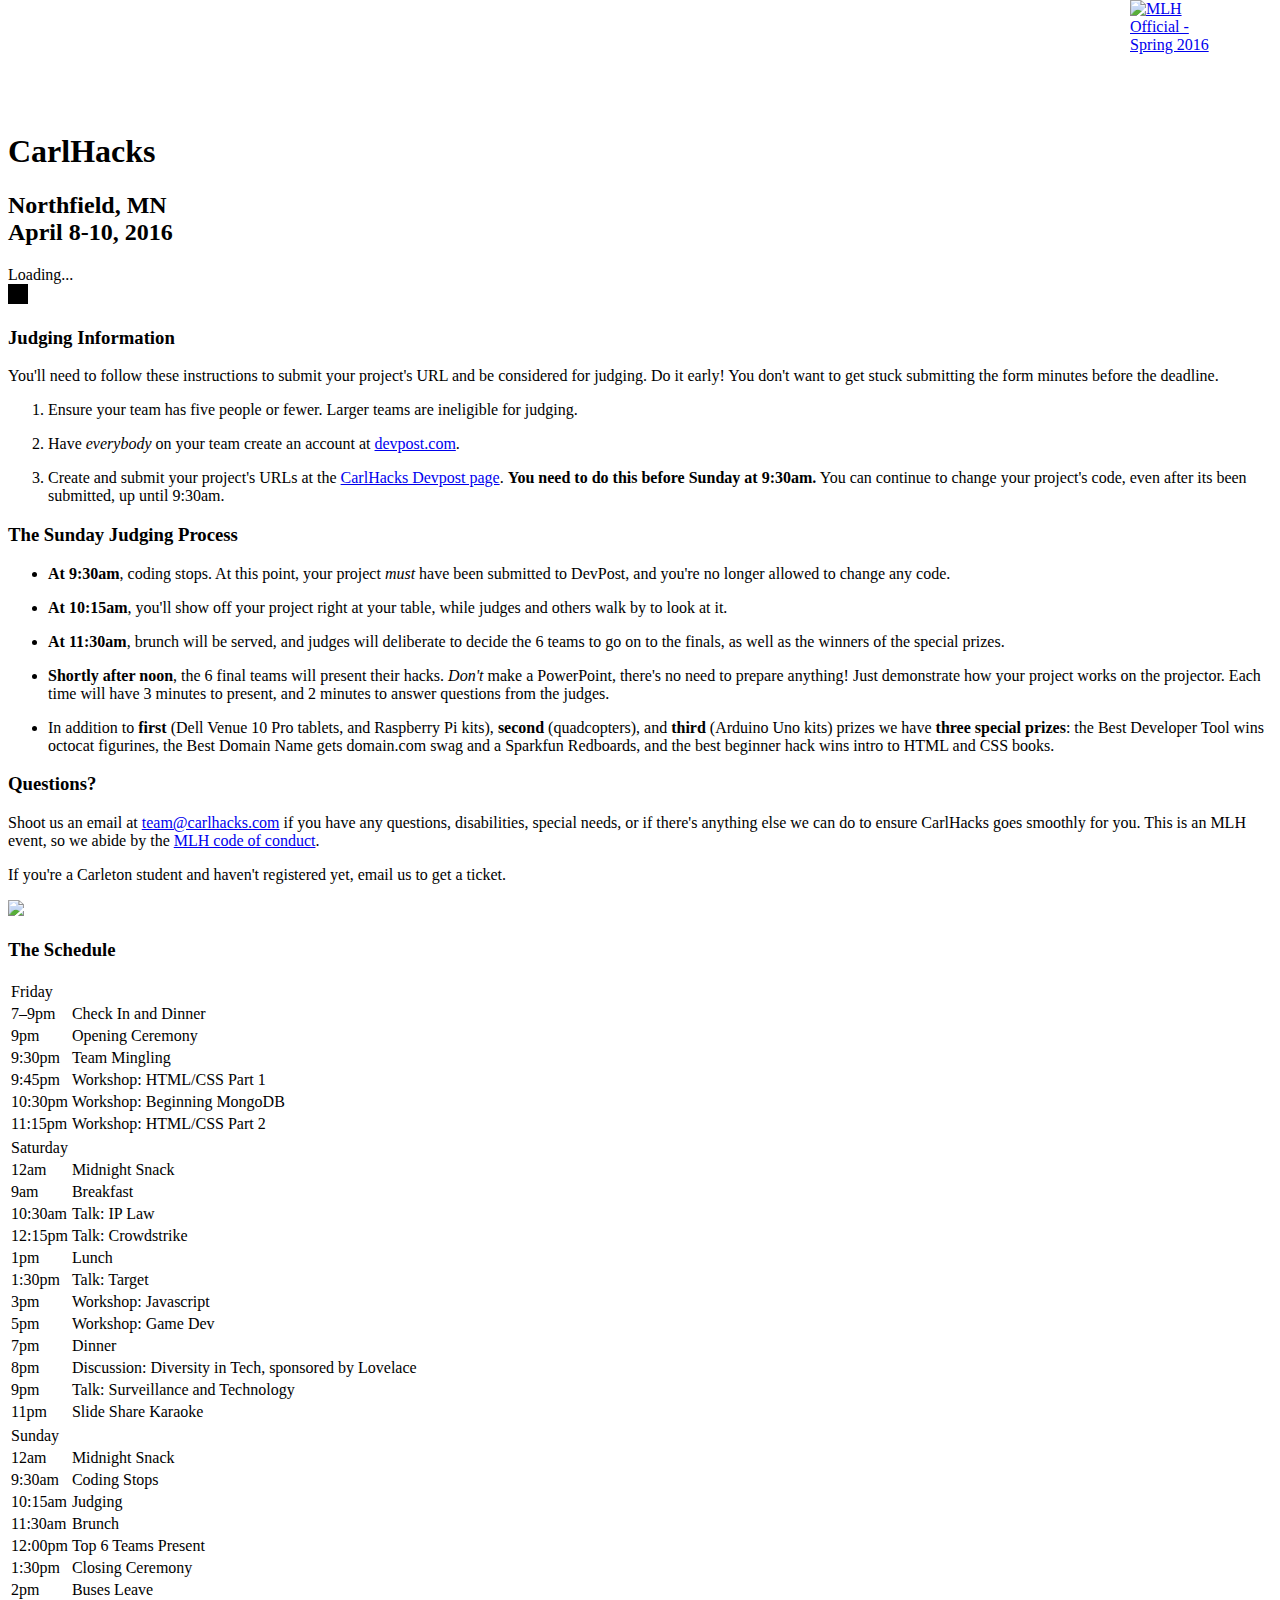
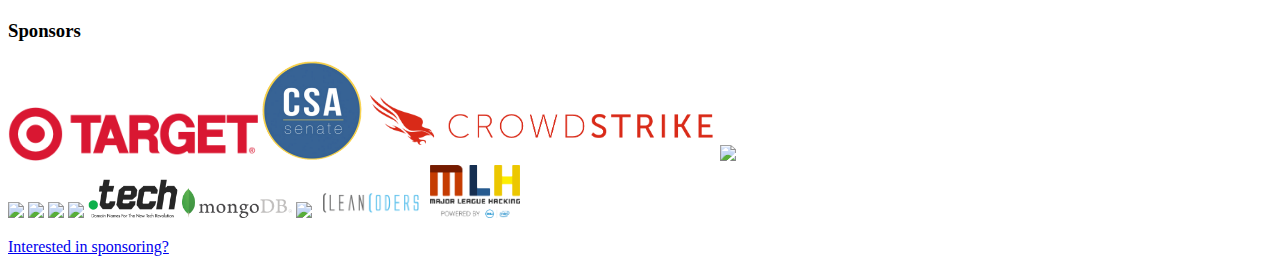
==== commit d155179b: "publish: small update 2" ====
--- a/index.html
+++ b/index.html
@@ -60,7 +60,7 @@
 		<div class="col content gap-4">
 			<div class="col justify vjustify gap-3">
 				<h3>Judging Information</h3>
-				<p>You'll need to follow these instructions to submit your code and be considered for judging. Do it early! You don't want to get stuck submitting the form minutes before the deadline.</p>
+				<p>You'll need to follow these instructions to submit your project's URL and be considered for judging. Do it early! You don't want to get stuck submitting the form minutes before the deadline.</p>
 				<ol class="col justify gap-3">
 					<li><p>Ensure your team has five people or fewer. Larger teams are ineligible for judging.</p></li>
 					<li><p>Have <em>everybody</em> on your team create an account at <a href="http://devpost.com/">devpost.com</a>.</p></li>
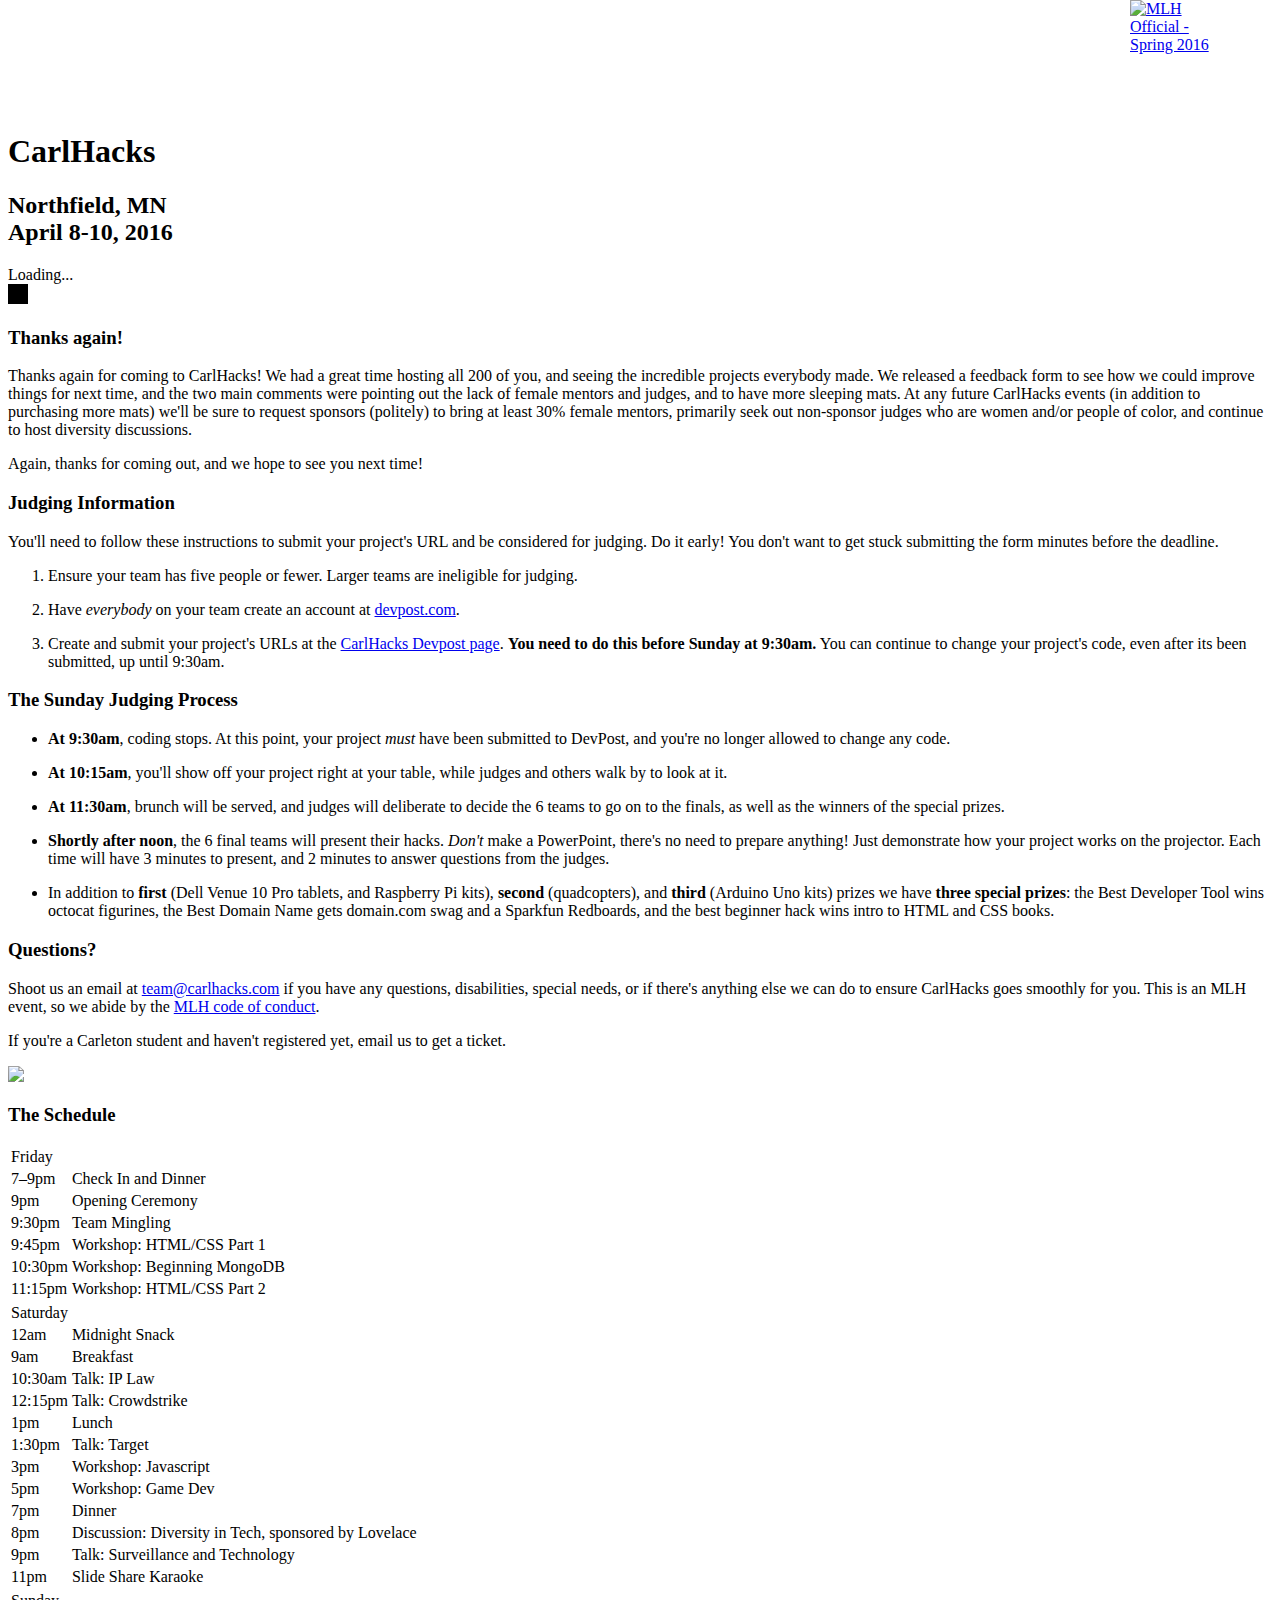
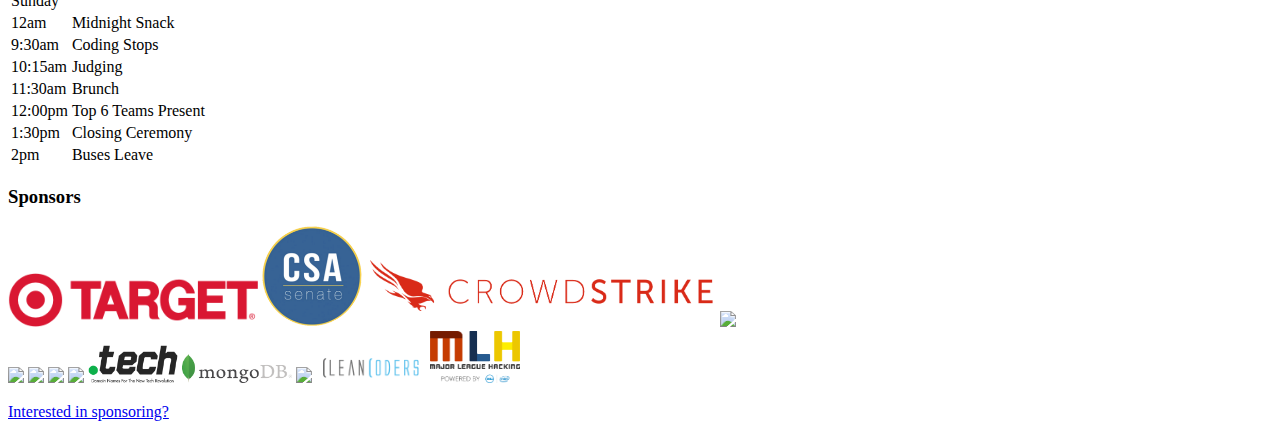
==== commit 7e7e7fb9: "publish: Add thank you note" ====
--- a/index.html
+++ b/index.html
@@ -14,7 +14,7 @@
 
     <link href="/stylesheets/site-8a6f11f8.css" rel="stylesheet" />
     <script src="https://code.jquery.com/jquery-2.2.2.min.js" integrity="sha256-36cp2Co+/62rEAAYHLmRCPIych47CvdM+uTBJwSzWjI="   crossorigin="anonymous"></script>
-    <script src="/javascripts/all-979a048f.js"></script>
+    <script src="/javascripts/all-1d54405c.js"></script>
     <script src='https://js.tito.io/v1' async></script>
   </head>
 
@@ -58,6 +58,11 @@
 <div class="xl-row xl-middle xl-vjustify">
 	<div class="fill-1 col top justify shaded">
 		<div class="col content gap-4">
+      <div class="col justify vjustify gap-3">
+        <h3>Thanks again!</h3>
+        <p>Thanks again for coming to CarlHacks! We had a great time hosting all 200 of you, and seeing the incredible projects everybody made. We released a feedback form to see how we could improve things for next time, and the two main comments were pointing out the lack of female mentors and judges, and to have more sleeping mats. At any future CarlHacks events (in addition to purchasing more mats) we'll be sure to request sponsors (politely) to bring at least 30% female mentors, primarily seek out non-sponsor judges who are women and/or people of color, and continue to host diversity discussions.</p>
+        <p>Again, thanks for coming out, and we hope to see you next time!</p>
+      </div>
 			<div class="col justify vjustify gap-3">
 				<h3>Judging Information</h3>
 				<p>You'll need to follow these instructions to submit your project's URL and be considered for judging. Do it early! You don't want to get stuck submitting the form minutes before the deadline.</p>
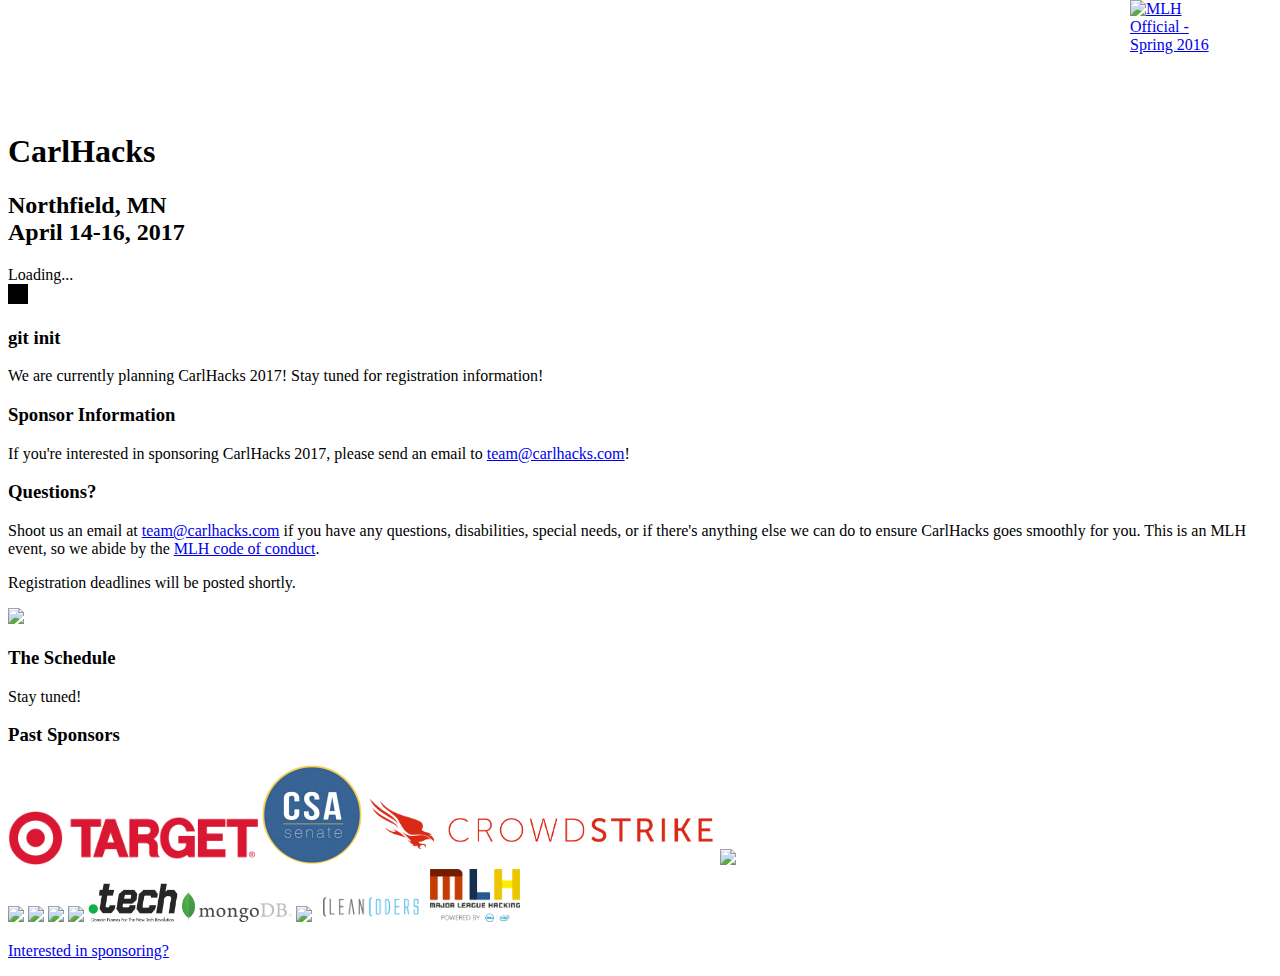
==== commit 92d0e8b4: "publish: Updates for 2017" ====
--- a/index.html
+++ b/index.html
@@ -8,7 +8,7 @@
 
 
     <!-- Use title if it's in the page YAML frontmatter -->
-    <title>CarlHacks 2016</title>
+    <title>CarlHacks 2017</title>
 
     <link rel="stylesheet" type="text/css" href="//cloud.typography.com/7763312/7984752/css/fonts.css" />
 
@@ -30,7 +30,7 @@
 				<h2 class="row justify middle">
 					<span class="notbold">Northfield, MN</span>
 					<div class="bullet"></div>
-					<span>April 8-10, 2016</span>
+					<span>April 14-16, 2017</span>
 				</h2>
 				<div class="timer" id="timer">
 					Loading...
@@ -59,33 +59,17 @@
 	<div class="fill-1 col top justify shaded">
 		<div class="col content gap-4">
       <div class="col justify vjustify gap-3">
-        <h3>Thanks again!</h3>
-        <p>Thanks again for coming to CarlHacks! We had a great time hosting all 200 of you, and seeing the incredible projects everybody made. We released a feedback form to see how we could improve things for next time, and the two main comments were pointing out the lack of female mentors and judges, and to have more sleeping mats. At any future CarlHacks events (in addition to purchasing more mats) we'll be sure to request sponsors (politely) to bring at least 30% female mentors, primarily seek out non-sponsor judges who are women and/or people of color, and continue to host diversity discussions.</p>
-        <p>Again, thanks for coming out, and we hope to see you next time!</p>
+        <h3>git init</h3>
+        <p>We are currently planning CarlHacks 2017!  Stay tuned for registration information!</p>
       </div>
 			<div class="col justify vjustify gap-3">
-				<h3>Judging Information</h3>
-				<p>You'll need to follow these instructions to submit your project's URL and be considered for judging. Do it early! You don't want to get stuck submitting the form minutes before the deadline.</p>
-				<ol class="col justify gap-3">
-					<li><p>Ensure your team has five people or fewer. Larger teams are ineligible for judging.</p></li>
-					<li><p>Have <em>everybody</em> on your team create an account at <a href="http://devpost.com/">devpost.com</a>.</p></li>
-					<li><p>Create and submit your project's URLs at the <a href="http://carlhacks2016.devpost.com/">CarlHacks Devpost page</a>. <strong>You need to do this before Sunday at 9:30am.</strong> You can continue to change your project's code, even after its been submitted, up until 9:30am.</p></li>
-				</ol>
-			</div>
-			<div class="col justify vjustify gap-3">
-				<h3>The Sunday Judging Process</h3>
-				<ul>
-					<li><p><strong>At 9:30am</strong>, coding stops. At this point, your project <em>must</em> have been submitted to DevPost, and you're no longer allowed to change any code.</p></li>
-					<li><p><strong>At 10:15am</strong>, you'll show off your project right at your table, while judges and others walk by to look at it.</p></li>
-					<li><p><strong>At 11:30am</strong>, brunch will be served, and judges will deliberate to decide the 6 teams to go on to the finals, as well as the winners of the special prizes.</p></li>
-					<li><p><strong>Shortly after noon</strong>, the 6 final teams will present their hacks. <em>Don't</em> make a PowerPoint, there's no need to prepare anything! Just demonstrate how your project works on the projector. Each time will have 3 minutes to present, and 2 minutes to answer questions from the judges.</p></li>
-					<li><p>In addition to <strong>first</strong> (Dell Venue 10 Pro tablets, and Raspberry Pi kits), <strong>second</strong> (quadcopters), and <strong>third</strong> (Arduino Uno kits) prizes we have <strong>three special prizes</strong>: the Best Developer Tool wins octocat figurines, the Best Domain Name gets domain.com swag and a Sparkfun Redboards, and the best beginner hack wins intro to HTML and CSS books.</p></li>
-				</ul>
+				<h3>Sponsor Information</h3>
+				<p>If you're interested in sponsoring CarlHacks 2017, please send an email to <a href="mailto:team@carlhacks.com">team@carlhacks.com</a>!</p>
 			</div>
 			<div class="col justify vjustify gap-3">
 				<h3>Questions?</h3>
 				<p>Shoot us an email at <a href="mailto:team@carlhacks.com">team@carlhacks.com</a> if you have any questions, disabilities, special needs, or if there's anything else we can do to ensure CarlHacks goes smoothly for you. This is an MLH event, so we abide by the <a href="/pdf/coc.pdf">MLH code of conduct</a>.</p>
-				<p>If you're a Carleton student and haven't registered yet, email us to get a ticket.</p>
+				<p>Registration deadlines will be posted shortly.</p>
 			</div>
 		</div>
 	</div>
@@ -95,7 +79,9 @@
 			<div class="col justify gap-3">
 				<h3 id="schedule">The Schedule</h3>
 				<div class="col justify gap-1">
-					<table class="schedule">
+					<p>Stay tuned!</p>
+					<!-- 
+<table class="schedule">
 						<tr><td class="strong">Friday</td><td></td></tr>
 						<tr><td>7–9pm</td><td class="strong">Check In and Dinner</td></tr>
 						<tr><td>9pm</td><td class="strong">Opening Ceremony</td></tr>
@@ -133,6 +119,7 @@
 						<tr><td>1:30pm</td><td class="strong">Closing Ceremony</td></tr>
 						<tr><td>2pm</td><td>Buses Leave</td></tr>
 					</table>
+ -->
 				</div>
 			</div>
 		</div>
@@ -140,7 +127,7 @@
 </div>
 
 <div class="col justify content gap-4">
-	<h3 class="center">Sponsors</h3>
+	<h3 class="center">Past Sponsors</h3>
 	<div class="col gap-4 xl-row middle center xl-gap-4">
 	    <a href="http://target.com"><img src="/images/sponsors/target-6a2effeb.png" class="sponsor-img" style="max-width: 250px;"></a>
 	    <a href="http://apps.carleton.edu/orgs/csa/"><img src="/images/sponsors/csa-997201ca.png" class="sponsor-img" style="max-width: 100px;"></a>
